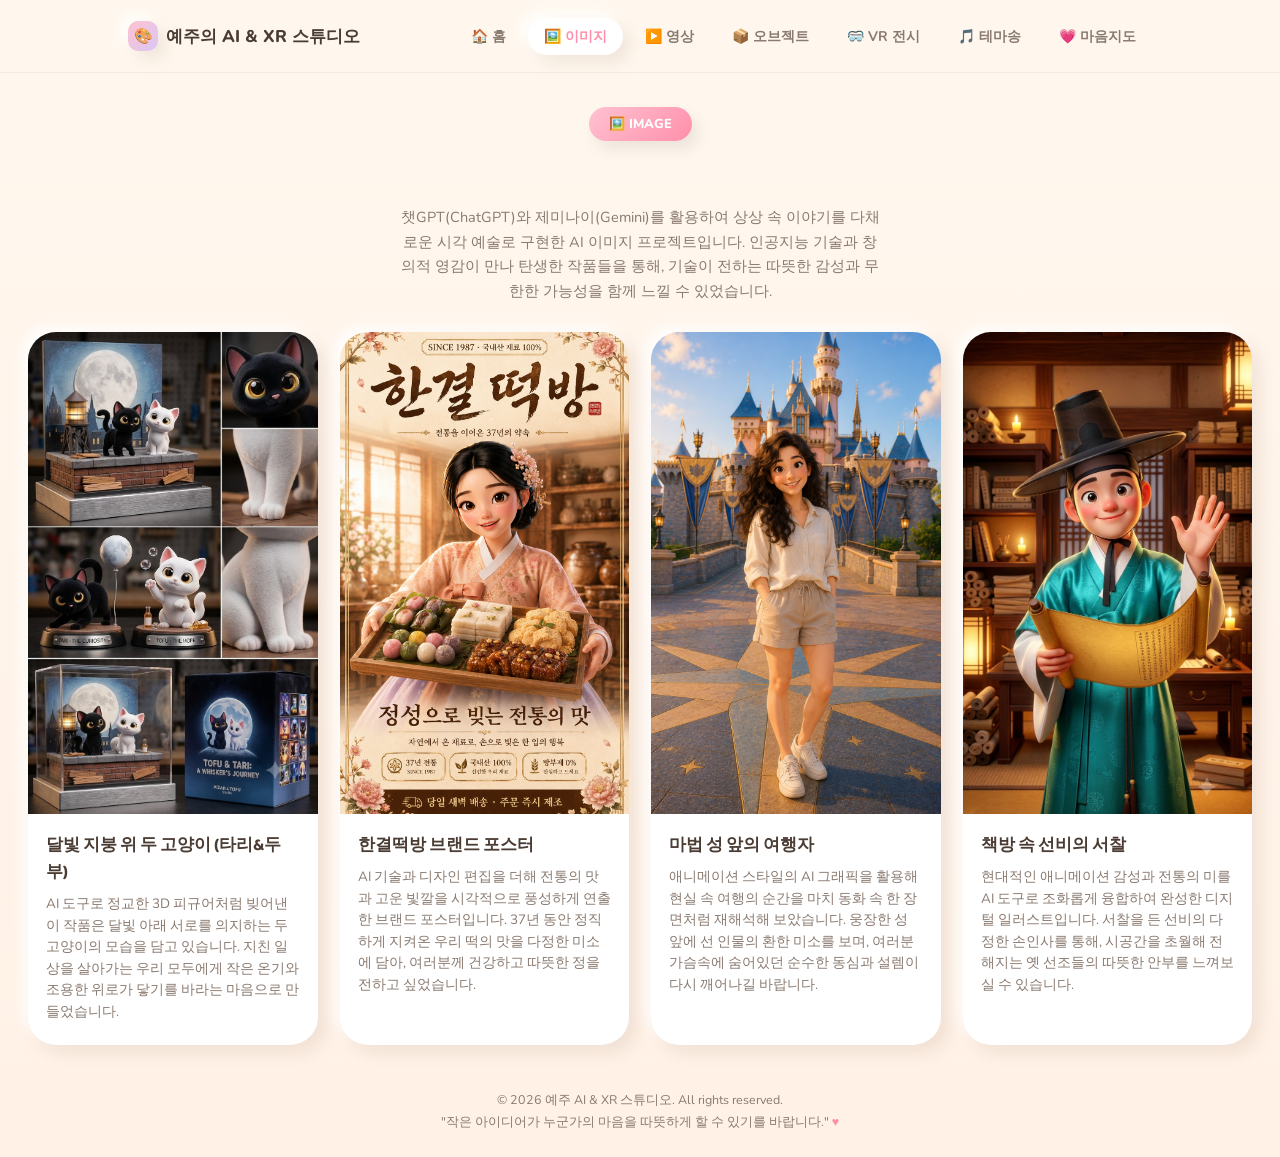
==== pages/image.html @ becb49a7 "포트폴리오 업로드 (3D 모델 제외 1차)" ====
<!DOCTYPE html>
<html lang="ko">
<head>
<meta charset="UTF-8">
<meta name="viewport" content="width=device-width, initial-scale=1.0">
<title>IMAGE | 예주의 AI & XR 스튜디오</title>
<link rel="stylesheet" href="../style.css">
</head>
<body>

<nav class="navbar">
  <div class="container">
    <a href="../index.html" class="nav-brand">
      <span class="brand-icon">🎨</span>
      예주의 AI & XR 스튜디오
    </a>
    <ul class="nav-links">
      <li><a href="../index.html">🏠 홈</a></li>
      <li><a href="image.html" class="active">🖼️ 이미지</a></li>
      <li><a href="video.html">▶️ 영상</a></li>
      <li><a href="object.html">📦 오브젝트</a></li>
      <li><a href="vr-space.html">🥽 VR 전시</a></li>
      <li><a href="theme-song.html">🎵 테마송</a></li>
      <li><a href="mind-map.html">💗 마음지도</a></li>
    </ul>
  </div>
</nav>

<section class="page-hero container">
  <span class="cat-tag tag-image">🖼️ IMAGE</span>
  <p style="margin-top:48px;">챗GPT(ChatGPT)와 제미나이(Gemini)를 활용하여 상상 속 이야기를 다채로운 시각 예술로 구현한 AI 이미지 프로젝트입니다. 인공지능 기술과 창의적 영감이 만나 탄생한 작품들을 통해, 기술이 전하는 따뜻한 감성과 무한한 가능성을 함께 느낄 수 있었습니다.</p>
</section>

<section class="container container-wide">
  <div class="works-grid works-grid-4col">

    <div class="work-card work-card-photo">
      <img class="card-photo" src="../assets/tofu-tari-1.jpg" alt="타리와 두부 피규어 전체 소개컷">
      <div class="work-body" style="text-align:left;">
        <h3>달빛 지붕 위 두 고양이 (타리&amp;두부)</h3>
        <p>AI 도구로 정교한 3D 피규어처럼 빚어낸 이 작품은 달빛 아래 서로를 의지하는 두 고양이의 모습을 담고 있습니다. 지친 일상을 살아가는 우리 모두에게 작은 온기와 조용한 위로가 닿기를 바라는 마음으로 만들었습니다.</p>
      </div>
    </div>

    <div class="work-card work-card-photo">
      <img class="card-photo" src="../assets/hangyeol.png" alt="한결떡방">
      <div class="work-body" style="text-align:left;">
        <h3>한결떡방 브랜드 포스터</h3>
        <p>AI 기술과 디자인 편집을 더해 전통의 맛과 고운 빛깔을 시각적으로 풍성하게 연출한 브랜드 포스터입니다. 37년 동안 정직하게 지켜온 우리 떡의 맛을 다정한 미소에 담아, 여러분께 건강하고 따뜻한 정을 전하고 싶었습니다.</p>
      </div>
    </div>

    <div class="work-card work-card-photo">
      <img class="card-photo" src="../assets/disney-girl.png" alt="꿈꾸던 성 앞에서">
      <div class="work-body" style="text-align:left;">
        <h3>마법 성 앞의 여행자</h3>
        <p>애니메이션 스타일의 AI 그래픽을 활용해 현실 속 여행의 순간을 마치 동화 속 한 장면처럼 재해석해 보았습니다. 웅장한 성 앞에 선 인물의 환한 미소를 보며, 여러분 가슴속에 숨어있던 순수한 동심과 설렘이 다시 깨어나길 바랍니다.</p>
      </div>
    </div>

    <div class="work-card work-card-photo">
      <img class="card-photo" src="../assets/hanbok-scholar.png" alt="글 읽는 선비">
      <div class="work-body" style="text-align:left;">
        <h3>책방 속 선비의 서찰</h3>
        <p>현대적인 애니메이션 감성과 전통의 미를 AI 도구로 조화롭게 융합하여 완성한 디지털 일러스트입니다. 서찰을 든 선비의 다정한 손인사를 통해, 시공간을 초월해 전해지는 옛 선조들의 따뜻한 안부를 느껴보실 수 있습니다.</p>
      </div>
    </div>

  </div>
</section>

<footer class="footer">
  <div class="container">
    <span>© 2026 예주 AI & XR 스튜디오. All rights reserved.</span>
    <span>"작은 아이디어가 누군가의 마음을 따뜻하게 할 수 있기를 바랍니다." <span class="heart">♥</span></span>
  </div>
</footer>

</body>
</html>
                                                                                                                                                                                                                                                                                                                                                                                                                                                                                                                                                                                                                                                                                                                                                                                                                                                                                                                                                                                                                                                                                                                                                                                                                  
---- style.css ----
/* =========================================================
   예주의 AI & XR 스튜디오 - 공통 스타일 (클레이 파스텔 톤)
   ========================================================= */

@import url('https://fonts.googleapis.com/css2?family=Baloo+2:wght@500;600;700;800&family=Nunito:wght@400;600;700;800&display=swap');

:root {
  --bg-cream: #FFF7EE;
  --bg-cream-2: #FFF1E6;
  --text-main: #4A3B33;
  --text-sub: #8A7A70;

  --pink: #FFC2D1;
  --pink-deep: #FF8FAB;
  --purple: #D8C7F5;
  --purple-deep: #B79CF0;
  --yellow: #FFE29A;
  --yellow-deep: #FFD166;
  --blue: #B8E1EA;
  --blue-deep: #8FCBDA;
  --green: #C6EAC6;
  --green-deep: #9BDBA0;
  --magenta: #FAC9E0;
  --magenta-deep: #F599C4;
  --orange: #F3A583;
  --orange-deep: #E8875A;

  --card-radius: 28px;
  --shadow-clay:
    8px 8px 16px rgba(180, 150, 130, 0.18),
    -6px -6px 14px rgba(255, 255, 255, 0.9);
  --shadow-clay-hover:
    10px 10px 20px rgba(180, 150, 130, 0.22),
    -6px -6px 16px rgba(255, 255, 255, 0.95);
  --shadow-inset:
    inset 4px 4px 8px rgba(180, 150, 130, 0.15),
    inset -4px -4px 8px rgba(255, 255, 255, 0.8);
}

* { box-sizing: border-box; }

html, body {
  margin: 0;
  padding: 0;
  background: linear-gradient(180deg, var(--bg-cream) 0%, var(--bg-cream-2) 100%);
  color: var(--text-main);
  font-family: 'Nunito', sans-serif;
  scroll-behavior: smooth;
}
body {
  display: flex;
  flex-direction: column;
  min-height: 100vh;
}
.footer { margin-top: auto; }
.page-main {
  flex: 1;
  display: flex;
  flex-direction: column;
}

a { text-decoration: none; color: inherit; }
ul { list-style: none; margin: 0; padding: 0; }

h1, h2, h3, .display {
  font-family: 'Baloo 2', 'Nunito', sans-serif;
}

/* ---------- Layout helpers ---------- */
.container {
  max-width: 1080px;
  margin: 0 auto;
  padding: 0 28px;
}
.container-wide { max-width: 1360px; }

/* ---------- Navbar ---------- */
.navbar {
  position: sticky;
  top: 0;
  z-index: 50;
  background: rgba(255, 247, 238, 0.85);
  backdrop-filter: blur(10px);
  border-bottom: 1px solid rgba(180, 150, 130, 0.12);
}
.navbar .container {
  display: flex;
  align-items: center;
  justify-content: space-between;
  height: 72px;
}
.nav-brand {
  display: flex;
  align-items: center;
  gap: 8px;
  font-weight: 800;
  font-size: 17px;
  color: var(--text-main);
}
.nav-brand .brand-icon {
  width: 30px;
  height: 30px;
  border-radius: 10px;
  background: linear-gradient(135deg, var(--pink), var(--purple));
  display: flex;
  align-items: center;
  justify-content: center;
  box-shadow: var(--shadow-clay);
  font-size: 15px;
}
.nav-links {
  display: flex;
  gap: 6px;
  flex-wrap: wrap;
}
.nav-links li a {
  display: block;
  padding: 9px 16px;
  border-radius: 999px;
  font-weight: 700;
  font-size: 14px;
  color: var(--text-sub);
  transition: all .2s ease;
}
.nav-links li a:hover,
.nav-links li a.active {
  background: #fff;
  color: var(--pink-deep);
  box-shadow: var(--shadow-clay);
}
.nav-heart { color: var(--pink-deep); margin-left: 4px; }

/* ---------- Hero ---------- */
.hero {
  position: relative;
  overflow: hidden;
  flex: none;
  width: 100%;
  aspect-ratio: 1024 / 465;
  display: flex;
  align-items: flex-start;
  padding: 0;
}
.hero-blob {
  position: absolute;
  border-radius: 50%;
  filter: blur(2px);
  opacity: .55;
  z-index: 0;
}
.blob-1 { width: 220px; height: 220px; background: var(--pink); top: -60px; left: -60px; }
.blob-2 { width: 160px; height: 160px; background: var(--yellow); bottom: 20px; left: 10%; }
.blob-3 { width: 260px; height: 260px; background: var(--purple); top: -40px; right: -80px; }
.blob-4 { width: 140px; height: 140px; background: var(--blue); bottom: -40px; right: 15%; }

.hero-bg {
  position: absolute;
  inset: 0;
  z-index: 0;
}
.hero-bg img {
  width: 100%;
  height: 100%;
  object-fit: cover;
  object-position: 50% 40%;
  display: block;
}

.hero-grid {
  position: relative;
  z-index: 2;
  display: block;
}
.hero-copy .eyebrow {
  display: inline-flex;
  align-items: center;
  gap: 6px;
  background: #fff;
  padding: 7px 16px;
  border-radius: 999px;
  font-weight: 800;
  font-size: 13px;
  color: var(--pink-deep);
  box-shadow: var(--shadow-clay);
  margin-bottom: 18px;
}
.hero-copy h1 {
  font-size: 40px;
  line-height: 1.35;
  font-weight: 700;
  margin: 0 0 18px;
}
.hero-copy h1 .accent-1 { color: var(--pink-deep); }
.hero-copy h1 .accent-2 { color: var(--purple-deep); }
.hero-copy {
  position: relative;
  z-index: 2;
  max-width: 560px;
}
.hero-copy p {
  font-size: 15.5px;
  line-height: 1.75;
  color: var(--text-sub);
  margin: 0 0 28px;
  max-width: 440px;
}
.hero-actions { display: flex; gap: 14px; flex-wrap: wrap; }
.btn {
  display: inline-flex;
  align-items: center;
  gap: 8px;
  padding: 14px 26px;
  border-radius: 999px;
  font-weight: 800;
  font-size: 14.5px;
  border: none;
  cursor: pointer;
  transition: transform .15s ease, box-shadow .15s ease;
}
.btn:hover { transform: translateY(-2px); }
.btn-primary {
  background: linear-gradient(135deg, var(--pink), var(--pink-deep));
  color: #fff;
  box-shadow: 6px 8px 18px rgba(255, 143, 171, 0.45);
}
.btn-secondary {
  background: #fff;
  color: var(--text-main);
  box-shadow: var(--shadow-clay);
}
.btn-arrow {
  width: 22px;
  height: 22px;
  border-radius: 50%;
  background: rgba(255,255,255,0.35);
  display: inline-flex;
  align-items: center;
  justify-content: center;
  font-size: 12px;
}
.btn-secondary .btn-arrow { background: var(--bg-cream-2); }

.hero-art-placeholder {
  text-align: center;
  color: var(--text-sub);
  font-weight: 700;
  font-size: 13px;
  padding: 20px;
  line-height: 1.6;
}
.hero-art-placeholder .ph-icon { font-size: 34px; display:block; margin-bottom: 10px; }
.floating-badge {
  position: absolute;
  background: #fff;
  border-radius: 16px;
  box-shadow: var(--shadow-clay);
  padding: 8px 14px;
  font-weight: 800;
  font-size: 13px;
  display: flex;
  align-items: center;
  gap: 6px;
}
.badge-ai { top: 6%; right: 2%; color: var(--purple-deep); }
.badge-xr { bottom: 10%; left: -2%; color: var(--blue-deep); }

/* ---------- Section heading ---------- */
.section-head {
  text-align: center;
  margin: 4px 0 14px;
}
.section-head .kicker {
  font-weight: 800;
  font-size: 11px;
  color: var(--pink-deep);
  letter-spacing: .04em;
  margin-bottom: 4px;
  display: block;
}
.section-head h2 {
  font-size: 20px;
  font-weight: 700;
  margin: 0 0 6px;
}
.section-head p { color: var(--text-sub); font-size: 12.5px; margin: 0; }

/* ---------- Category grid (index) ---------- */
.category-grid {
  display: grid;
  grid-template-columns: repeat(3, 1fr);
  gap: 20px;
  padding: 4px 0 24px;
}
.cat-card {
  background: transparent;
  border-radius: var(--card-radius);
  padding: 8px 10px 4px;
  box-shadow: none;
  text-align: center;
  transition: transform .2s ease;
  display: flex;
  flex-direction: column;
  align-items: center;
  gap: 10px;
}
.cat-card:hover {
  transform: translateY(-6px);
}
.laptop-icon {
  width: 100%;
  max-width: 200px;
  height: auto;
  display: block;
}
.laptop {
  width: 140px;
  position: relative;
}
.laptop-shell {
  background: linear-gradient(160deg, #C9B6F5, #9B7FE0);
  border-radius: 20px;
  padding: 10px 10px 0;
  box-shadow: var(--shadow-clay);
}
.laptop-screen {
  width: 100%;
  aspect-ratio: 5/4;
  border-radius: 14px;
  display: flex;
  align-items: center;
  justify-content: center;
  position: relative;
}
.laptop-screen .icon-badge {
  width: 46%;
  aspect-ratio: 1;
  background: #fff;
  border-radius: 30%;
  display: flex;
  align-items: center;
  justify-content: center;
  box-shadow: 0 6px 14px rgba(0,0,0,0.10);
}
.laptop-screen .icon-badge.circle { border-radius: 50%; }
.laptop-screen .icon-badge svg { width: 58%; height: 58%; }
.laptop-base {
  width: 100%;
  height: 15px;
  margin-top: 7px;
  background: linear-gradient(180deg, #9B7FE0, #7C5FC4);
  border-radius: 0 0 12px 12px;
  position: relative;
}
.laptop-base::before {
  content: '♥';
  position: absolute;
  top: 1px;
  left: 50%;
  transform: translateX(-50%);
  font-size: 10px;
  line-height: 1;
  color: #FFD3E4;
  text-shadow: 0 0 4px rgba(255, 211, 228, 0.9);
}
.cat-image .laptop-screen { background: var(--orange); }
.cat-image .icon-badge svg { color: var(--orange-deep); }
.cat-video .laptop-screen { background: var(--purple); }
.cat-video .icon-badge svg { color: var(--purple-deep); }
.cat-object .laptop-screen { background: var(--yellow-deep); }
.cat-object .icon-badge svg { color: #C97F2A; }
.cat-vr .laptop-screen { background: var(--blue); }
.cat-vr .icon-badge svg { color: var(--blue-deep); }
.cat-song .laptop-screen { background: var(--green); }
.cat-song .icon-badge svg { color: var(--green-deep); }
.cat-mind .laptop-screen { background: var(--magenta); }
.cat-mind .icon-badge svg { color: var(--magenta-deep); }

.cat-card h3 { margin: 0; font-size: 16px; font-weight: 800; letter-spacing: .03em; }
.cat-card .cat-sub { margin: 0; font-size: 12px; color: var(--text-sub); font-weight: 600; }

/* ---------- Category page (works grid) ---------- */
.page-hero {
  padding: 34px 0 14px;
  text-align: center;
  position: relative;
  overflow: hidden;
}
.page-hero .cat-tag {
  display: inline-flex;
  align-items: center;
  gap: 8px;
  padding: 8px 20px;
  border-radius: 999px;
  font-weight: 800;
  font-size: 13px;
  color: #fff;
  margin-bottom: 16px;
  box-shadow: 6px 8px 16px rgba(0,0,0,0.08);
}
.tag-image { background: linear-gradient(135deg, var(--pink), var(--pink-deep)); }
.tag-video { background: linear-gradient(135deg, var(--purple), var(--purple-deep)); }
.tag-object { background: linear-gradient(135deg, var(--yellow-deep), #E8A93B); }
.tag-vr { background: linear-gradient(135deg, var(--blue), var(--blue-deep)); }
.tag-song { background: linear-gradient(135deg, var(--green), var(--green-deep)); }
.tag-mind { background: linear-gradient(135deg, var(--magenta), var(--magenta-deep)); }

.page-hero h1 { font-size: 30px; margin: 0 0 12px; }
.page-hero p { color: var(--text-sub); max-width: 480px; margin: 0 auto; font-size: 14.5px; line-height: 1.7;}

.works-grid {
  display: grid;
  grid-template-columns: repeat(2, 1fr);
  gap: 24px;
  padding: 14px 0 24px;
}
.work-card {
  background: #fff;
  border-radius: var(--card-radius);
  box-shadow: var(--shadow-clay);
  overflow: hidden;
  display: flex;
  flex-direction: column;
  transition: transform .2s ease, box-shadow .2s ease;
}
.work-card:hover { transform: translateY(-5px); box-shadow: var(--shadow-clay-hover); }
.work-thumb {
  height: 170px;
  display: flex;
  align-items: center;
  justify-content: center;
  font-size: 46px;
  position: relative;
}
.work-thumb img { width: 100%; height: 100%; object-fit: cover; }
.work-body { padding: 20px 22px 24px; }
.work-body h3 { margin: 0 0 8px; font-size: 17px; }
.work-body p { margin: 0 0 14px; font-size: 13.5px; color: var(--text-sub); line-height: 1.65; }
.work-body h4 {
  margin: 22px 0 8px;
  font-size: 14.5px;
  font-weight: 800;
  color: var(--purple-deep);
}
.vision-tag {
  display: inline-flex;
  align-items: center;
  gap: 6px;
  background: var(--bg-cream-2);
  padding: 6px 14px;
  border-radius: 999px;
  font-weight: 800;
  font-size: 12.5px;
  color: var(--pink-deep);
  margin-bottom: 14px;
}
.vision-block { padding: 16px 22px 20px; }
.vision-block h3 { font-size: 23px; line-height: 1.35; margin-bottom: 9px; }
.vision-block p { font-size: 15.5px; line-height: 1.65; margin-bottom: 10px; }
.vision-block h4 { font-size: 17px; margin: 12px 0 5px; }
.vision-block .vision-tag { font-size: 12.5px; padding: 6px 14px; margin-bottom: 8px; }
.work-link {
  font-weight: 800;
  font-size: 13px;
  color: var(--pink-deep);
  display: inline-flex;
  align-items: center;
  gap: 5px;
}

.empty-note {
  text-align: center;
  color: var(--text-sub);
  background: #fff;
  border-radius: var(--card-radius);
  box-shadow: var(--shadow-clay);
  padding: 40px 30px;
  font-size: 14px;
  line-height: 1.8;
}

.external-btn-wrap { text-align: center; padding: 10px 0 70px; }

/* ---------- Detail page ---------- */
.detail-hero {
  padding: 48px 0 10px;
}
.back-link {
  display: inline-flex;
  align-items: center;
  gap: 6px;
  font-weight: 700;
  font-size: 13.5px;
  color: var(--text-sub);
  margin-bottom: 22px;
}
.detail-media {
  border-radius: 32px;
  overflow: hidden;
  box-shadow: var(--shadow-clay);
  margin-bottom: 30px;
  background: linear-gradient(160deg, #FFE7EF, #F3E7FF 60%, #E7F6FA);
  min-height: 300px;
  display: flex;
  align-items: center;
  justify-content: center;
}
.detail-media img, .detail-media video { width: 100%; display: block; }

.detail-gallery {
  display: grid;
  grid-template-columns: 1fr 1fr;
  gap: 14px;
  margin-bottom: 30px;
}
.detail-gallery img {
  width: 100%;
  height: 100%;
  object-fit: cover;
  border-radius: 24px;
}

.detail-body { padding: 10px 4px 40px; }
.detail-body h1 { font-size: 28px; margin: 0 0 14px; }
.detail-body p { font-size: 15px; line-height: 1.75; color: var(--text-sub); margin: 0 0 14px; }
.tool-tag {
  display: inline-flex;
  align-items: center;
  gap: 8px;
  padding: 8px 18px;
  border-radius: 999px;
  font-weight: 800;
  font-size: 12.5px;
  background: linear-gradient(135deg, var(--yellow), var(--yellow-deep));
  color: #6B4A1E;
  margin-bottom: 14px;
}
.heart-note {
  margin-top: 20px;
  padding: 16px 20px;
  background: #fff;
  border-radius: 20px;
  box-shadow: var(--shadow-inset);
  font-style: italic;
  font-weight: 700;
  color: var(--pink-deep);
  font-size: 14.5px;
}

/* ---------- Image page 4-column grid ---------- */
.works-grid-4col { grid-template-columns: repeat(4, 1fr); gap: 22px; }
.work-card-photo { padding: 0; }
.work-card-photo .card-photo { width: 100%; aspect-ratio: 3/5; object-fit: cover; display: block; }
.work-card-photo .work-body { padding: 18px 18px 22px; }
.work-card-photo .work-body h3 { font-size: 17px; margin: 0 0 7px; }
.work-card-photo .work-body p { font-size: 13.5px; line-height: 1.6; margin: 0; }

/* ---------- Legacy (unused, kept harmless) ---------- */
.detail-gallery-vertical img { width: 100%; margin: 0 auto; border-radius: 20px; display: block; }
.detail-gallery-vertical img.gallery-cover { height: 480px; object-fit: contain; background: var(--bg-cream-2); }

/* ---------- Footer ---------- */
.footer {
  padding: 22px 0 26px;
  text-align: center;
  font-size: 12.5px;
  color: var(--text-sub);
}
.footer .container {
  display: flex;
  flex-direction: column;
  gap: 4px;
}
.heart { color: var(--pink-deep); }

/* ---------- Responsive ---------- */
@media (max-width: 860px) {
  .hero-bg img { object-position: 65% 30%; }
  .category-grid { grid-template-columns: repeat(2, 1fr); }
  .works-grid { grid-template-columns: 1fr; }
  .nav-links { display: none; }
  .detail-gallery-vertical img.gallery-cover { height: 300px; }
}
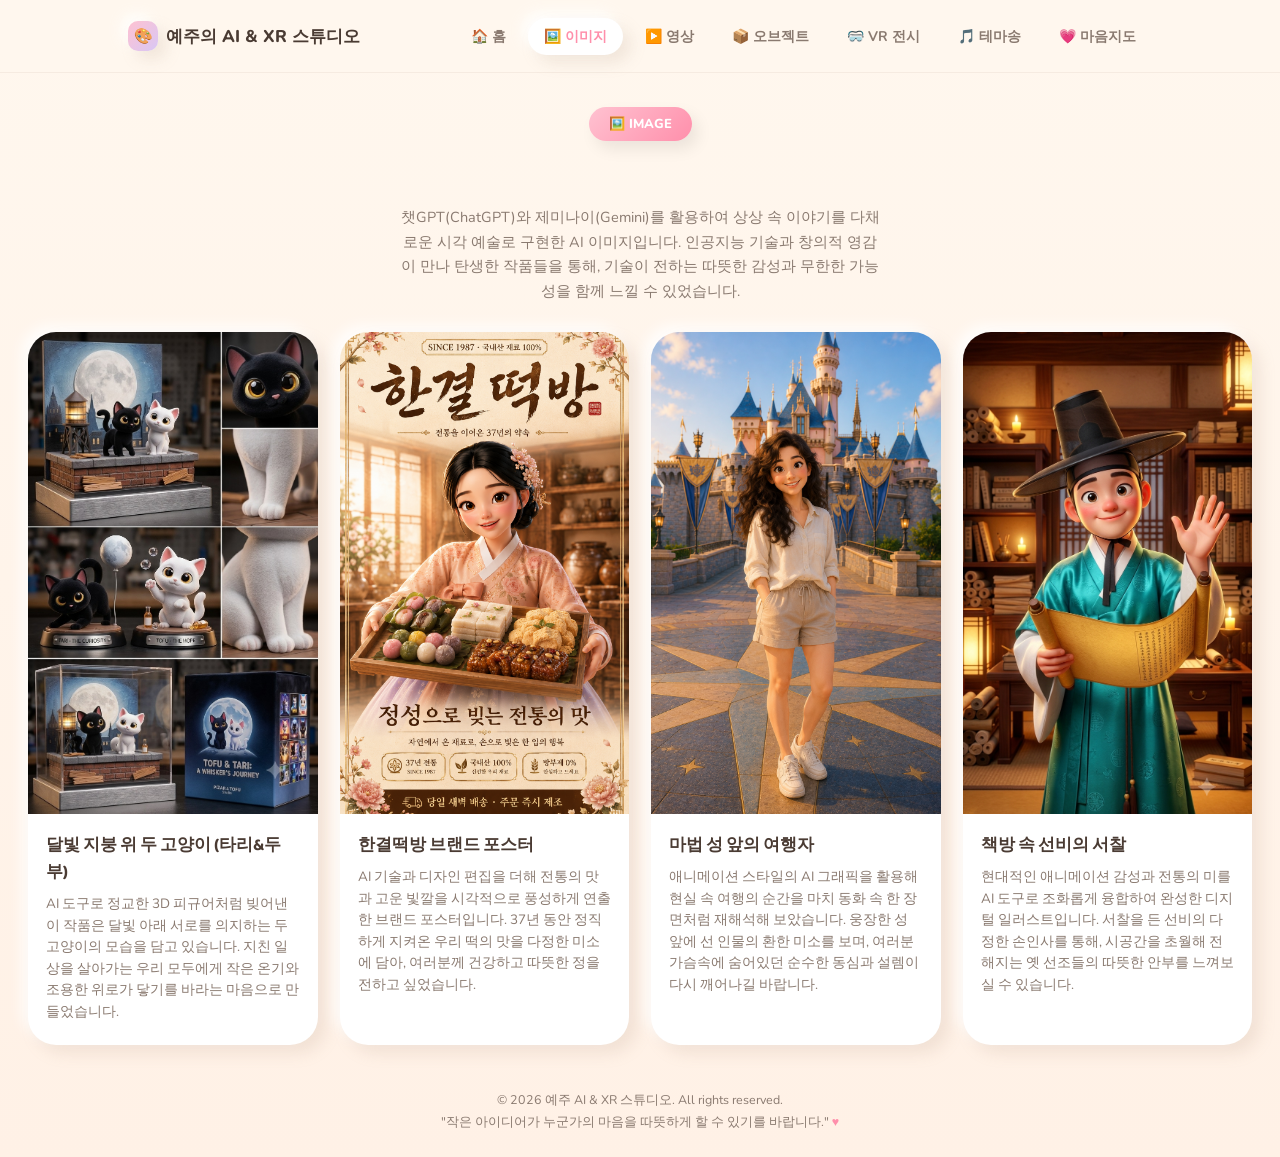
==== commit 77676b99: "chore: 페이지 설명에서 '프로젝트' 단어 삭제" ====
--- a/pages/image.html
+++ b/pages/image.html
@@ -28,7 +28,7 @@
 
 <section class="page-hero container">
   <span class="cat-tag tag-image">🖼️ IMAGE</span>
-  <p style="margin-top:48px;">챗GPT(ChatGPT)와 제미나이(Gemini)를 활용하여 상상 속 이야기를 다채로운 시각 예술로 구현한 AI 이미지 프로젝트입니다. 인공지능 기술과 창의적 영감이 만나 탄생한 작품들을 통해, 기술이 전하는 따뜻한 감성과 무한한 가능성을 함께 느낄 수 있었습니다.</p>
+  <p style="margin-top:48px;">챗GPT(ChatGPT)와 제미나이(Gemini)를 활용하여 상상 속 이야기를 다채로운 시각 예술로 구현한 AI 이미지입니다. 인공지능 기술과 창의적 영감이 만나 탄생한 작품들을 통해, 기술이 전하는 따뜻한 감성과 무한한 가능성을 함께 느낄 수 있었습니다.</p>
 </section>
 
 <section class="container container-wide">
@@ -78,4 +78,4 @@
 
 </body>
 </html>
-                                                                                                                                                                                                                                                                                                                                                                                                                                                                                                                                                                                                                                                                                                                                                                                                                                                                                                                                                                                                                                                                                                                                                                                                                  +                                                                                                                                                                                                                                                                                                                                                                                                                                                                                                                                                                                                                                                                                                                                                                                                                                                                                                                                                                                                                                                                                                                                                                                                                       
